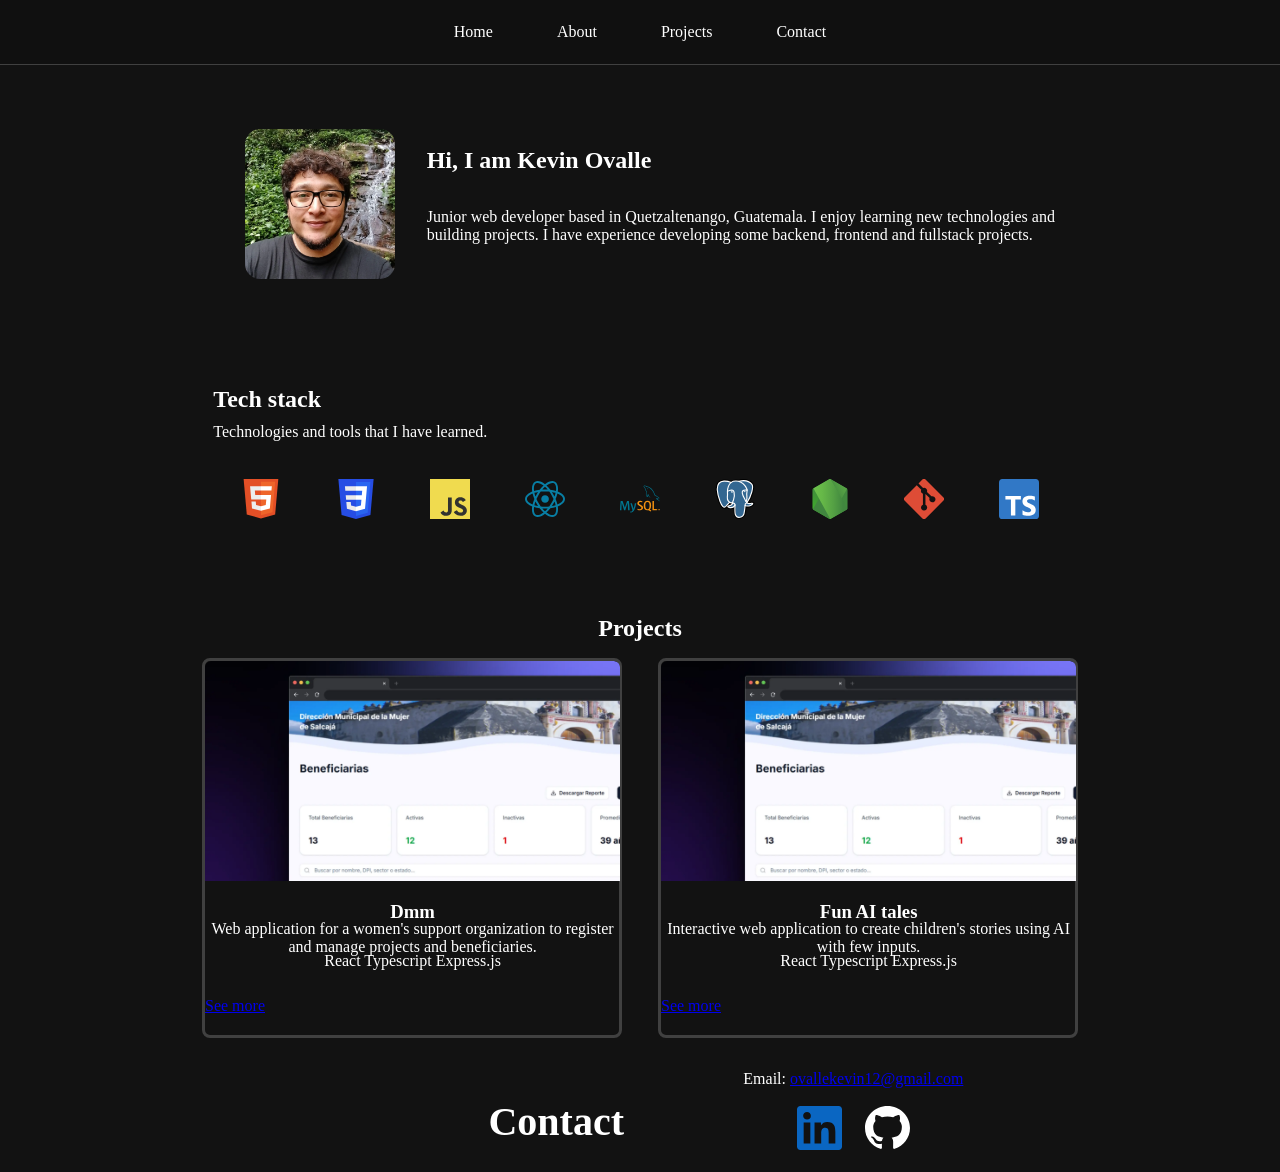
==== index.html @ ff490d8f "Description of the projects" ====
<!DOCTYPE html>
<html lang="en">
    <head>
        <title>Portfolio - K.O.</title>
        <meta charset="UTF-8">
        <meta name="viewport" content="width=device-width,initial-scale=1.0">
        <meta name="description" content="Junior web developer portfolio with frontend and backend projects">
        <meta name="theme-color" content="black">
        <link rel="icon" type="image/jpg" href="public/images/code.svg">
        <!-- <link rel="stylesheet" href="normalize.css"> -->
        <link rel="stylesheet" href="styles.css">
    </head>
    <body>
        <header class="bar">             
            <nav>
                <a href="#home">Home</a>
                <a href="#about-me">About</a>
                <a href="#projects">Projects</a>
                <a href="#contact">Contact</a>
            </nav>
        </header> 
        <hr class="line">
        <main>
            <section id="about-me" class="about">
                <img class="profile" src="/public/images/me.webp" alt="Kevin Ovalle picture" width="1062" height="1267" >
                <h1>Hi, I am Kevin Ovalle</h1>
                <p>Junior web developer based in Quetzaltenango, Guatemala. I enjoy learning new technologies
                and building projects. I have experience developing some backend, frontend and fullstack
                projects.</p>
            </section>
            <article class="tech">
                <h2>Tech stack</h2>
                <p>Technologies and tools that I have learned.</p>
                <div>
                <img class="images-animation" src="/public/images/html5.svg" alt="Html logo" width="100" height="100">
                <img class="images-animation" src="/public/images/css.svg" alt="Css logo" width="100" height="100">
                <img class="images-animation" src="/public/images/javascript.svg" alt="Javascript logo" width="100" height="100">
                <img class="images-animation" src="/public/images/react.svg" alt="React logo" width="100" height="100">
                <img class="images-animation" src="/public/images/mysql.svg" alt="MySQL logo" width="100" height="100">
                <img class="images-animation" src="/public/images/postgresql.svg" alt="PostgreSQL logo" width="100" height="100">
                <img class="images-animation" src="/public/images/nodejs.svg" alt="Nodejs logo" width="100" height="100">
                <img class="images-animation" src="/public/images/git.svg" alt="Git logo" width="100" height="100">
                <img class="images-animation" src="/public/images/typescript.svg" alt="Typescript logo" width="100" height="100">
                </div>
            </article>

            <section id="projects" class="container-projects">
                <h2>Projects</h2>
                <p></p>
                
                <article class="card">
                    <div class="card-image">
                    <img src="public/images/dmm.webp" alt="Screenshot of cuentos website">
                    </div>
                    <h3>Dmm</h3>
                    <p>Web application for a women's support organization to register and manage projects and beneficiaries.</p>
                    <p><span>React</span> <span>Typescript</span> <span>Express.js</span></p>
                    <a href="/dmm.html">See more</a>
                </article>

                <article class="card">
                    <div class="card-image">
                    <img src="public/images/dmm.webp" alt="Screenshot of cuentos website">
                    </div>
                    <h3>Fun AI tales</h3>
                    <p>Interactive web application to create children's stories using AI with few inputs.</p>
                    <p><span>React</span> <span>Typescript</span> <span>Express.js</span></p>
                    <a href="/dmm.html">See more</a>
                </article>

                <!-- <article class="card">
                    <h3>Other project</h3>
                    <p>Description</p>
                    <img src="public/images/dmm.webp" alt="Screenshot of cuentos website" width="420" height="315">
                    <a href="/cuentos">See more</a>
                </article>-->
            </section>

            <section id="contact" class="container-contact">
                <h2>Contact</h2>
                <p>Email: <a href="mailto:ovallekevin12@gmail.com">ovallekevin12@gmail.com</a></p>
                <div>
                    <a href="https://www.linkedin.com/in/kevin-ovalle-l" target="_blank"><img src="/public/images/linkedin.svg" alt="Linkedin logo" width="100" height="100"></a>
                    <a href="https://github.com/Ko-996" target="_blank"><img src="/public/images/github_dark.svg" alt="Github Logo" width="100px" height="100px"></a>
                </div>
            </section>

        </main>
        <footer>

        </footer>
    </body>
</html>
---- styles.css ----
* {
    margin: 0;
    padding: 0;
    box-sizing: border-box;
}
    

body{
    background-color:  #121212 /*#101922*/;
    font-family: 'System-ui';
    color: white;
    min-height: 100vh;
    }

header{
    background-color: #101010;
    display: flex;
    justify-content: center;
    box-sizing: border-box;
    height: 5vw;
}

header nav{
    align-items: center;
    display: flex;
    gap: 1rem;   
}

header a{
        color: white;
        text-decoration: none;
        padding: 1.5rem;
        transition-duration: 0.2s;
        &:hover{
            scale: 1.1;
            text-shadow: 0 0 5px rgb(250, 250, 250);
        }
    }

hr{
    border: none;
    height: 1px;
    background-color: #404040;
}

.profile{
    width: 150px;
    height: 150px;
    border-radius: 10%;
    object-fit: cover;
    transition-duration: 300ms;
    transition-timing-function: steps(60);

    /*border-radius: 50%;
    max-width: 100%;
    box-shadow: 0 0 10px rgb(58, 58, 139);*/
}

.about{
    padding-top: 4rem;
    display: grid;
    grid-template-columns: 1fr 1fr 3fr 1fr;
    grid-template-rows: auto;
}

.about img{
    grid-column: 2 / 3;
    grid-row: 1 / 3;
    justify-self: center;
    align-self: center;
}

.about h1{
    grid-column: 3/4 ;
    align-content: center;
}

.about p{
    margin-top: 1rem;
    grid-column: 3/4;
    font-size: 1rem;
}

@media (width < 1100px){
    .profile{
        width: 125px;
        height: 125px;
    }
}

@media (width < 940px){
    .profile{
        width: 110px;
        height: 110px;
    }
}

@media (width < 750px){
    .profile{
        width: 90px;
        height: 90px;
    }

    .about img{
        grid-column: 2/4;
        grid-row: 1/2;
        place-self: center;
    }

    .about h1{
        grid-column: 2/4;
        grid-row: 2/3;
        place-self: center;
    }
    
    .about p{
        grid-column: 2/4;
        grid-row: 3/4;
        text-align: center;
    }
}

.tech{
    display: grid;
    grid-template-columns: 1fr 1fr 3fr 1fr;
    grid-template-rows: 1fr 1fr 1fr 1fr;
    margin-top: 6rem;
}

.tech h2{
    grid-row: 1/2;
    grid-column: 2/4 ;
    align-content: center;
    
}

.tech p{
    grid-row: 2/3;
    grid-column: 2/4 ; 
}

.tech div{
    margin-top: .5rem;
    grid-row: 3/4;
    grid-column: 2/4;
    display: grid;
    grid-template-columns: repeat(auto-fit, minmax(3rem, 1fr));
    align-items: center;
    justify-items: center;

}

.tech img{
    width: 2.5rem;
    height: 2.5rem;
    margin: 0 0 0 0;
    animation: increase 4s steps(64) infinite;
    
}

@media (width < 750px){
    .tech{
        margin-top: 1rem;
    }

    .tech h2{
        text-align: center;
    }

    .tech p{
        text-align: center;
    }
}

@keyframes increase{
    0%{
        transform: scale(1);
    }
    50%{
        transform: scale(1.1);
    }
    100%{
        transform: scale(1);
    }
}

.images-animation:first-child{
    animation-delay: 0s;
    
}

.images-animation:nth-child(2){
    animation-delay: .5s;
    
}

.images-animation:nth-child(3){
    animation-delay: 1s;
}

.images-animation:nth-child(4){
    animation-delay: 1.5s;
}

.images-animation:nth-child(5){
    animation-delay: 2s;
}

.images-animation:nth-child(6){
    animation-delay: 2.5s;
}

.images-animation:nth-child(7){
    animation-delay: 3s;
}

.images-animation:nth-child(8){
    animation-delay: 3.5s;
}

.images-animation:last-child{
    animation-delay: 4s;
}

.container-projects{
    margin-top: 3rem;
    display: grid;
    grid-template-columns: 1fr repeat(2, minmax(440px, 2fr)) 1fr;
    grid-template-rows: auto;
    row-gap: 1rem;
    gap: 1rem;
}

@media (max-width: 940px){
    .container-projects{
        grid-template-columns: 1fr;
    }
}

.container-projects h2{
    grid-column: 1/-1;
    grid-row: 1/2;
    place-self: center;
}

.card {
    width: 420px;
    height: 380px;
    display: grid;
    place-self: center;
    border: 3px solid #404040;
    border-radius: 8px;
    
}

.card:first-child{
    grid-column: 2/3;
    grid-row: auto; 
}
/*
.card:nth-child(2){
    grid-column: 3/4;
    grid-row: auto;
}*/

.card:last-child{
    grid-column: 3/4;
    grid-row: auto;
}

@media (max-width: 940px){
    .card:first-child{
        grid-column: auto;
    }

    .card:nth-child(2){
        grid-column: auto;
    }

    .card:last-child{
        grid-column: auto;
    }
}

.card h3{
    text-align: center;
}

.card p{
    text-align: center;
    margin-top: -1.5rem;
}

.card strong {
    background-color: rgba(87, 168, 243, 0.6);
    border-radius: 5%;
    color: white;
}

.card-image{
    width: 415.2px;
    height: 220px;
    overflow: hidden;
    place-self: start;
    border-radius: 6px 6px 0 0;
}

.card-image img{
    width: 100%;
    height: 100%;
    object-fit: cover;
    border-radius: 6px 6px 0 0;
    &:hover{
        scale: 1.08;
    }
}

.container-contact{
    margin-top: 2rem;
    display: grid;
    grid-template-columns: 1fr 2fr 2fr 1fr;
    grid-template-rows: auto;
}

.container-contact h2{
    align-self: center;
    justify-self: end;
    margin-right: 1rem;
    grid-column: 2/3;
    grid-row: 1/4;
    font-size: 2.5rem;
}

.container-contact p{
    grid-column: 3/4;
    grid-row: 2/3;
    place-self: center;
}

.container-contact div{
    grid-column: 3/4;
    grid-row: 3/4;
    place-self: center;
}

.container-contact img{
    margin: 1rem 0.5rem 1rem 0.5rem;
    padding: .1rem;
    width: 3em;
    height: 3em;
}
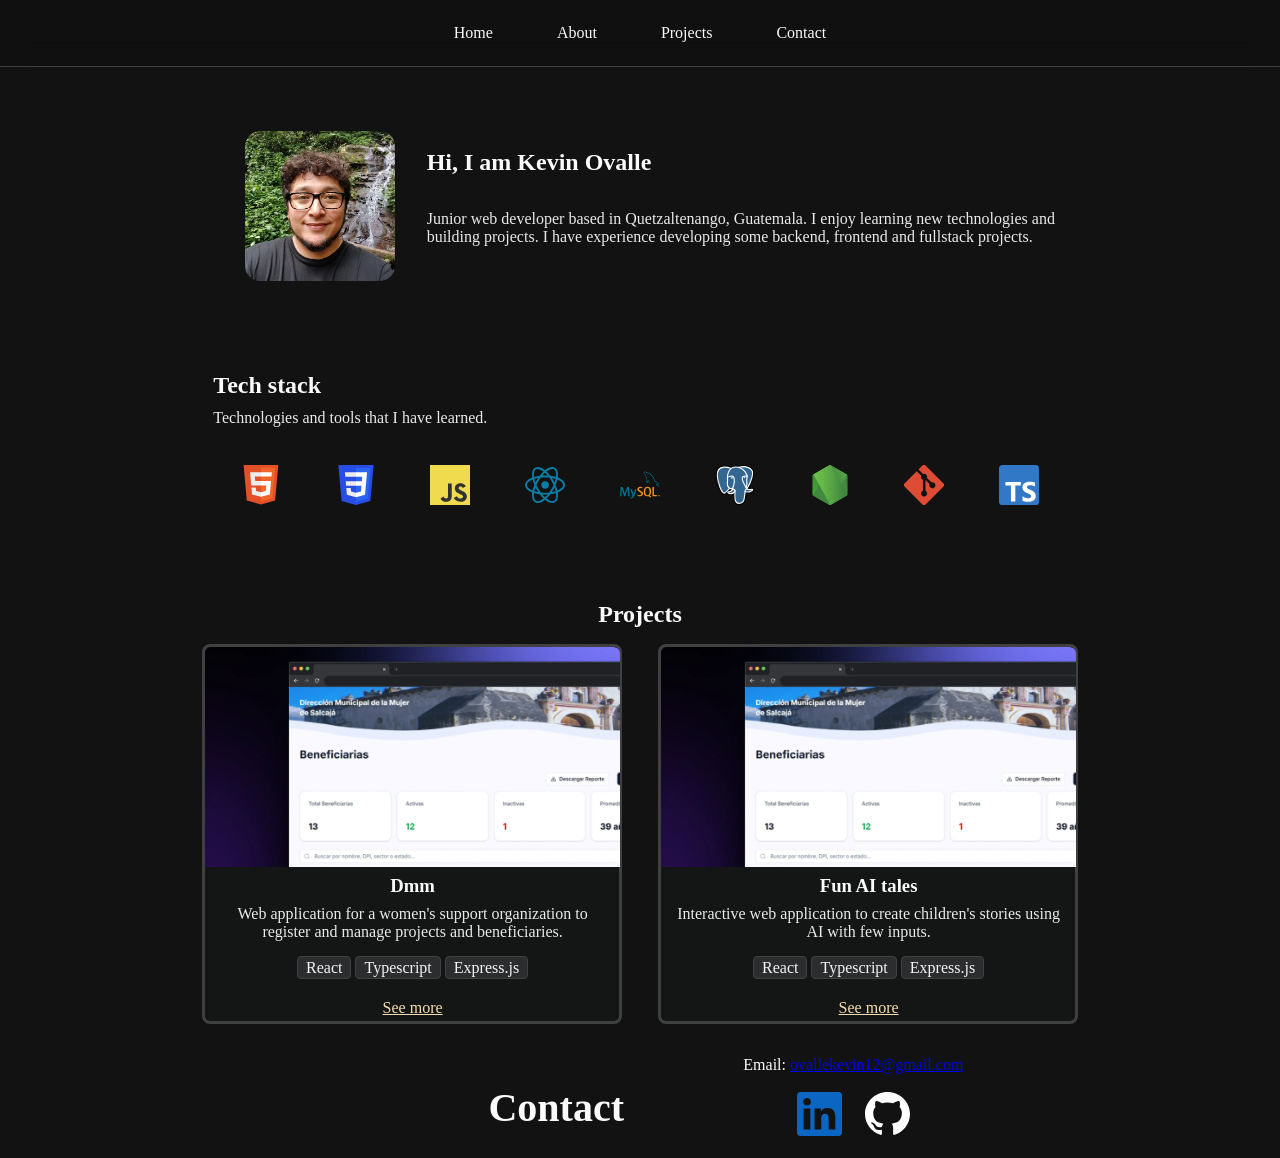
==== commit 00ce63d5: "Card animation updated" ====
--- a/index.html
+++ b/index.html
@@ -21,17 +21,17 @@
         </header> 
         <hr class="line">
         <main>
-            <section id="about-me" class="about">
-                <img class="profile" src="/public/images/me.webp" alt="Kevin Ovalle picture" width="1062" height="1267" >
-                <h1>Hi, I am Kevin Ovalle</h1>
-                <p>Junior web developer based in Quetzaltenango, Guatemala. I enjoy learning new technologies
+            <section id="about-me" class="about reveal">
+                <img class="profile reveal" src="/public/images/me.webp" alt="Kevin Ovalle picture" width="1062" height="1267" >
+                <h1 class="reveal">Hi, I am Kevin Ovalle</h1>
+                <p class="reveal">Junior web developer based in Quetzaltenango, Guatemala. I enjoy learning new technologies
                 and building projects. I have experience developing some backend, frontend and fullstack
                 projects.</p>
             </section>
-            <article class="tech">
+            <article class="tech reveal">
                 <h2>Tech stack</h2>
                 <p>Technologies and tools that I have learned.</p>
-                <div>
+                <div class="reveal">
                 <img class="images-animation" src="/public/images/html5.svg" alt="Html logo" width="100" height="100">
                 <img class="images-animation" src="/public/images/css.svg" alt="Css logo" width="100" height="100">
                 <img class="images-animation" src="/public/images/javascript.svg" alt="Javascript logo" width="100" height="100">
@@ -45,27 +45,27 @@
             </article>
 
             <section id="projects" class="container-projects">
-                <h2>Projects</h2>
+                <h2 class="reveal">Projects</h2>
                 <p></p>
                 
-                <article class="card">
+                <article class="card reveal-left">
                     <div class="card-image">
                     <img src="public/images/dmm.webp" alt="Screenshot of cuentos website">
                     </div>
-                    <h3>Dmm</h3>
-                    <p>Web application for a women's support organization to register and manage projects and beneficiaries.</p>
-                    <p><span>React</span> <span>Typescript</span> <span>Express.js</span></p>
-                    <a href="/dmm.html">See more</a>
+                    <h3 class="reveal-left">Dmm</h3>
+                    <p class="reveal-left">Web application for a women's support organization to register and manage projects and beneficiaries.</p>
+                    <p class="reveal-left"><span>React</span> <span>Typescript</span> <span>Express.js</span></p>
+                    <a class="reveal-left" href="/dmm.html">See more</a>
                 </article>
 
-                <article class="card">
+                <article class="card reveal-right">
                     <div class="card-image">
                     <img src="public/images/dmm.webp" alt="Screenshot of cuentos website">
                     </div>
-                    <h3>Fun AI tales</h3>
-                    <p>Interactive web application to create children's stories using AI with few inputs.</p>
-                    <p><span>React</span> <span>Typescript</span> <span>Express.js</span></p>
-                    <a href="/dmm.html">See more</a>
+                    <h3 class="reveal-right">Fun AI tales</h3>
+                    <p class="reveal-right">Interactive web application to create children's stories using AI with few inputs.</p>
+                    <p class="reveal-right"><span>React</span> <span>Typescript</span> <span>Express.js</span></p>
+                    <a class="reveal-right" href="/dmm.html">See more</a>
                 </article>
 
                 <!-- <article class="card">
@@ -90,4 +90,99 @@
 
         </footer>
     </body>
+    <script>
+        (function() {
+            const revealElements = document.querySelectorAll('.reveal');
+            if (!revealElements.length) return;
+
+            const observer = new IntersectionObserver(
+                (entries) => {
+                    entries.forEach((entry) => {
+                        if (entry.isIntersecting) {
+                            entry.target.classList.add('visible');
+                            observer.unobserve(entry.target);
+                        }
+                    });
+                }, {
+                    threshold: 0.12,
+                    rootMargin: '0px 0px -40px 0px',
+                }
+            );
+
+            revealElements.forEach((el) => observer.observe(el));
+
+            // Revelar elementos visibles al cargar
+            window.addEventListener('load', () => {
+                revealElements.forEach((el) => {
+                    const rect = el.getBoundingClientRect();
+                    if (rect.top < window.innerHeight && rect.bottom > 0) {
+                        el.classList.add('visible');
+                        observer.unobserve(el);
+                    }
+                });
+            });
+        })();
+
+        (function() {
+            const revealElements = document.querySelectorAll('.reveal-left');
+            if (!revealElements.length) return;
+
+            const observer = new IntersectionObserver(
+                (entries) => {
+                    entries.forEach((entry) => {
+                        if (entry.isIntersecting) {
+                            entry.target.classList.add('visible');
+                            observer.unobserve(entry.target);
+                        }
+                    });
+                }, {
+                    threshold: 0.12,
+                    rootMargin: '0px 0px -40px 0px',
+                }
+            );
+
+            revealElements.forEach((el) => observer.observe(el));
+
+            window.addEventListener('load', () => {
+                revealElements.forEach((el) => {
+                    const rect = el.getBoundingClientRect();
+                    if (rect.top < window.innerHeight && rect.bottom > 0) {
+                        el.classList.add('visible');
+                        observer.unobserve(el);
+                    }
+                });
+            });
+        })();
+
+        (function() {
+            const revealElements = document.querySelectorAll('.reveal-right');
+            if (!revealElements.length) return;
+
+            const observer = new IntersectionObserver(
+                (entries) => {
+                    entries.forEach((entry) => {
+                        if (entry.isIntersecting) {
+                            entry.target.classList.add('visible');
+                            observer.unobserve(entry.target);
+                        }
+                    });
+                }, {
+                    threshold: 0.12,
+                    rootMargin: '0px 0px -40px 0px',
+                }
+            );
+
+            revealElements.forEach((el) => observer.observe(el));
+
+            window.addEventListener('load', () => {
+                revealElements.forEach((el) => {
+                    const rect = el.getBoundingClientRect();
+                    if (rect.top < window.innerHeight && rect.bottom > 0) {
+                        el.classList.add('visible');
+                        observer.unobserve(el);
+                    }
+                });
+            });
+        })();
+    </script>
 </html>
--- a/styles.css
+++ b/styles.css
@@ -5,20 +5,33 @@
     box-sizing: border-box;
 }
     
+:root{
+    --primary-color: #121212;
+    --secondary-color: #101010;
+    --primary-dark: #141515; 
+    --secondary-dark: #2b2d2f;
+    --primary-light-color: rgb(250, 250, 250);
+    --secondary-light-color: #eaeaea;
+    --border-color: #404040;
+}
 
 body{
-    background-color:  #121212 /*#101922*/;
+    background-color: var(--primary-color) /*#101922*/;
     font-family: 'System-ui';
-    color: white;
+    color: var(--primary-light-color);
     min-height: 100vh;
     }
 
 header{
-    background-color: #101010;
     display: flex;
     justify-content: center;
+    position: sticky;
+    top: 0;
+    z-index: 10;
+    background-color: color-mix(in srgb, var(--secondary-color) 78%, transparent);
+    backdrop-filter: blur(14px); 
     box-sizing: border-box;
-    height: 5vw;
+    min-height: 5vw;
 }
 
 header nav{
@@ -28,20 +41,20 @@
 }
 
 header a{
-        color: white;
+        color: var(--primary-light-color);
         text-decoration: none;
         padding: 1.5rem;
         transition-duration: 0.2s;
         &:hover{
             scale: 1.1;
-            text-shadow: 0 0 5px rgb(250, 250, 250);
+            text-shadow: 0 0 5px var(--primary-light-color);
         }
     }
 
 hr{
     border: none;
     height: 1px;
-    background-color: #404040;
+    background-color: var(--border-color);
 }
 
 .profile{
@@ -57,6 +70,42 @@
     box-shadow: 0 0 10px rgb(58, 58, 139);*/
 }
 
+.reveal {
+    opacity: 0;
+    transform: translateY(30px);
+    transition: opacity 800ms ease-in-out,
+        transform 800ms ease-in-out;
+}
+
+.reveal.visible {
+    opacity: 1;
+    transform: translateY(0);
+}
+
+.reveal-left {
+    opacity: 0;
+    transform: translateX(-30px);
+    transition: opacity 800ms ease-in-out,
+        transform 800ms ease-in-out;
+}
+
+.reveal-left.visible {
+    opacity: 1;
+    transform: translateX(0);
+}
+
+.reveal-right {
+    opacity: 0;
+    transform: translateX(30px);
+    transition: opacity 800ms ease-in-out,
+        transform 800ms ease-in-out;
+}
+
+.reveal-right.visible {
+    opacity: 1;
+    transform: translateX(0);
+}
+
 .about{
     padding-top: 4rem;
     display: grid;
@@ -80,6 +129,7 @@
     margin-top: 1rem;
     grid-column: 3/4;
     font-size: 1rem;
+    color: var(--secondary-light-color);
 }
 
 @media (width < 1100px){
@@ -112,6 +162,7 @@
         grid-column: 2/4;
         grid-row: 2/3;
         place-self: center;
+        text-align: center;
     }
     
     .about p{
@@ -125,7 +176,7 @@
     display: grid;
     grid-template-columns: 1fr 1fr 3fr 1fr;
     grid-template-rows: 1fr 1fr 1fr 1fr;
-    margin-top: 6rem;
+    margin-top: 5rem;
 }
 
 .tech h2{
@@ -138,6 +189,7 @@
 .tech p{
     grid-row: 2/3;
     grid-column: 2/4 ; 
+    color: var(--secondary-light-color);
 }
 
 .tech div{
@@ -159,9 +211,15 @@
     
 }
 
+@media (width < 940px){
+    .tech div{
+        margin-top: 0rem;
+    }
+}
+
 @media (width < 750px){
     .tech{
-        margin-top: 1rem;
+        margin-top: 2rem;
     }
 
     .tech h2{
@@ -170,6 +228,11 @@
 
     .tech p{
         text-align: center;
+    }
+
+    .tech div{
+        margin-top: 0rem;
+        gap: .5rem .1rem;
     }
 }
 
@@ -234,6 +297,7 @@
 
 @media (max-width: 940px){
     .container-projects{
+        margin-top: 0rem;
         grid-template-columns: 1fr;
     }
 }
@@ -249,9 +313,15 @@
     height: 380px;
     display: grid;
     place-self: center;
-    border: 3px solid #404040;
+    border: 3px solid var(--border-color);
     border-radius: 8px;
-    
+    background-color: var(--primary-dark);
+    transition: transform 800ms ease, box-shadow 300ms ease, border-color 300ms ease;
+}
+
+.card:hover {
+  transform: translateY(-8px);
+  border-color: rgba(255, 255, 255, 0.35);
 }
 
 .card:first-child{
@@ -284,18 +354,23 @@
 }
 
 .card h3{
+    margin-top: 0rem;
     text-align: center;
 }
 
 .card p{
     text-align: center;
-    margin-top: -1.5rem;
-}
-
-.card strong {
-    background-color: rgba(87, 168, 243, 0.6);
-    border-radius: 5%;
-    color: white;
+    margin: 0rem .5rem .5rem .5rem;
+    color: var(--secondary-light-color);
+}
+
+.card span{
+    display: inline-block;
+    padding: .1rem .5rem;
+    background-color: var(--secondary-dark);
+    border: 1px solid var(--border-color);
+    border-radius: 4px;
+    color: whitesmoke;
 }
 
 .card-image{
@@ -311,8 +386,19 @@
     height: 100%;
     object-fit: cover;
     border-radius: 6px 6px 0 0;
+    transition-duration: 600ms;
+    transition-timing-function: ease;
     &:hover{
         scale: 1.08;
+    }
+}
+
+.card a{
+    place-self: center;
+    color: wheat;
+    gap: rem;
+    &:hover{
+        color: whitesmoke;
     }
 }
 
@@ -351,4 +437,3 @@
     height: 3em;
 }
 
-
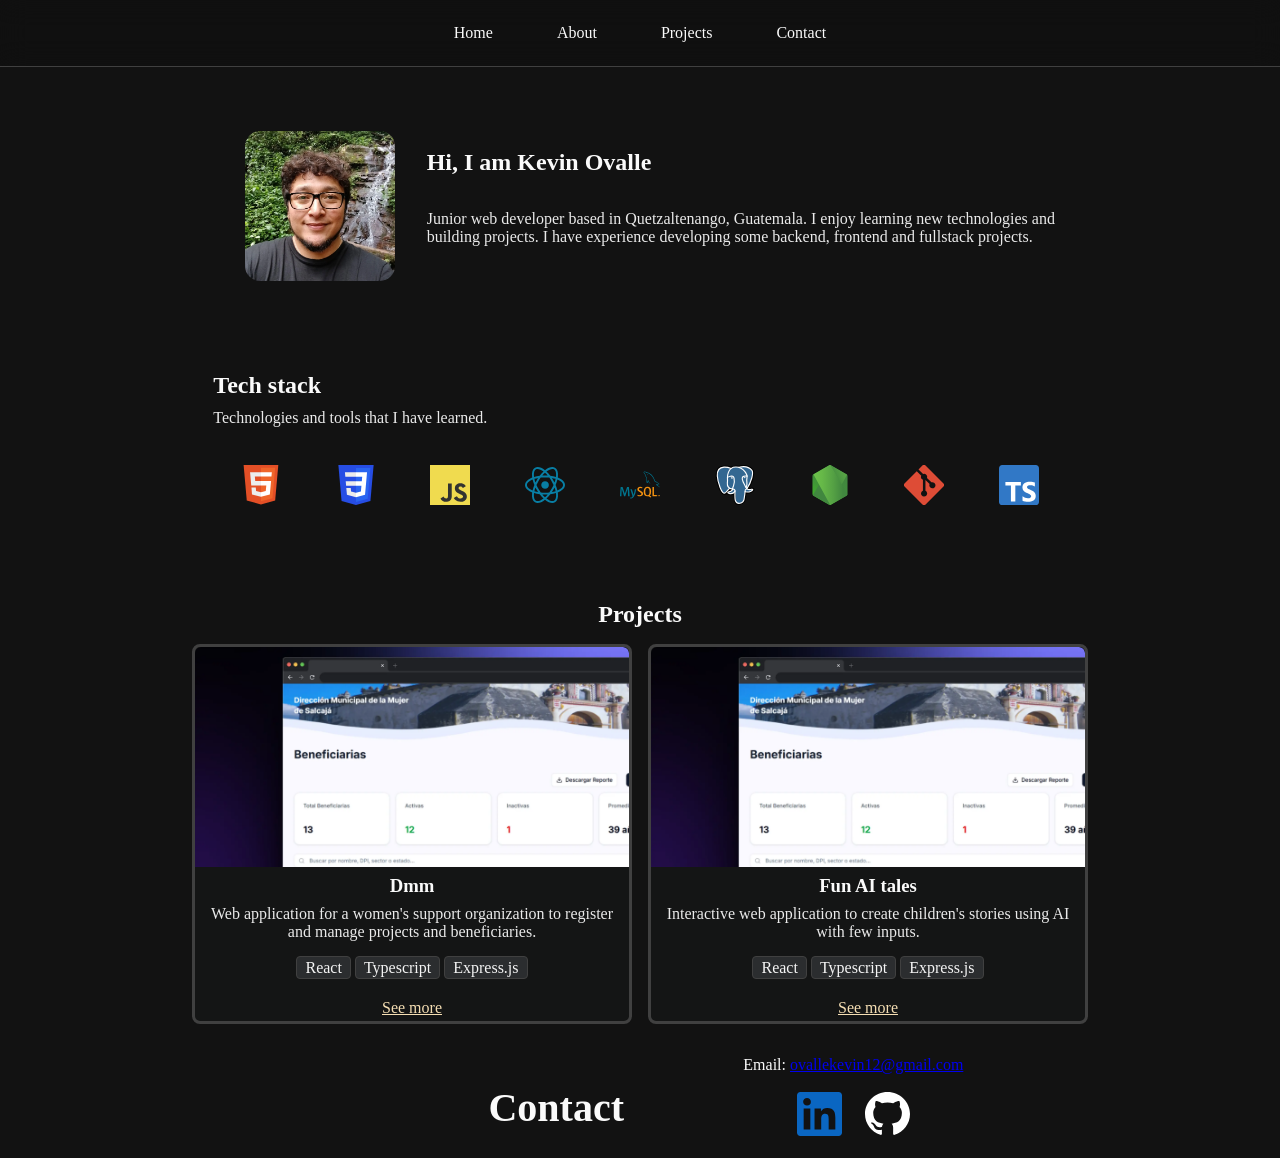
==== commit 8d9dbeed: "Card size updated" ====
--- a/index.html
+++ b/index.html
@@ -9,6 +9,7 @@
         <link rel="icon" type="image/jpg" href="public/images/code.svg">
         <!-- <link rel="stylesheet" href="normalize.css"> -->
         <link rel="stylesheet" href="styles.css">
+        <script src="main.js" defer></script>
     </head>
     <body>
         <header class="bar">             
@@ -90,99 +91,4 @@
 
         </footer>
     </body>
-    <script>
-        (function() {
-            const revealElements = document.querySelectorAll('.reveal');
-            if (!revealElements.length) return;
-
-            const observer = new IntersectionObserver(
-                (entries) => {
-                    entries.forEach((entry) => {
-                        if (entry.isIntersecting) {
-                            entry.target.classList.add('visible');
-                            observer.unobserve(entry.target);
-                        }
-                    });
-                }, {
-                    threshold: 0.12,
-                    rootMargin: '0px 0px -40px 0px',
-                }
-            );
-
-            revealElements.forEach((el) => observer.observe(el));
-
-            // Revelar elementos visibles al cargar
-            window.addEventListener('load', () => {
-                revealElements.forEach((el) => {
-                    const rect = el.getBoundingClientRect();
-                    if (rect.top < window.innerHeight && rect.bottom > 0) {
-                        el.classList.add('visible');
-                        observer.unobserve(el);
-                    }
-                });
-            });
-        })();
-
-        (function() {
-            const revealElements = document.querySelectorAll('.reveal-left');
-            if (!revealElements.length) return;
-
-            const observer = new IntersectionObserver(
-                (entries) => {
-                    entries.forEach((entry) => {
-                        if (entry.isIntersecting) {
-                            entry.target.classList.add('visible');
-                            observer.unobserve(entry.target);
-                        }
-                    });
-                }, {
-                    threshold: 0.12,
-                    rootMargin: '0px 0px -40px 0px',
-                }
-            );
-
-            revealElements.forEach((el) => observer.observe(el));
-
-            window.addEventListener('load', () => {
-                revealElements.forEach((el) => {
-                    const rect = el.getBoundingClientRect();
-                    if (rect.top < window.innerHeight && rect.bottom > 0) {
-                        el.classList.add('visible');
-                        observer.unobserve(el);
-                    }
-                });
-            });
-        })();
-
-        (function() {
-            const revealElements = document.querySelectorAll('.reveal-right');
-            if (!revealElements.length) return;
-
-            const observer = new IntersectionObserver(
-                (entries) => {
-                    entries.forEach((entry) => {
-                        if (entry.isIntersecting) {
-                            entry.target.classList.add('visible');
-                            observer.unobserve(entry.target);
-                        }
-                    });
-                }, {
-                    threshold: 0.12,
-                    rootMargin: '0px 0px -40px 0px',
-                }
-            );
-
-            revealElements.forEach((el) => observer.observe(el));
-
-            window.addEventListener('load', () => {
-                revealElements.forEach((el) => {
-                    const rect = el.getBoundingClientRect();
-                    if (rect.top < window.innerHeight && rect.bottom > 0) {
-                        el.classList.add('visible');
-                        observer.unobserve(el);
-                    }
-                });
-            });
-        })();
-    </script>
 </html>
--- a/styles.css
+++ b/styles.css
@@ -27,11 +27,13 @@
     justify-content: center;
     position: sticky;
     top: 0;
-    z-index: 10;
+    width: 100%;
+    z-index: 100;
     background-color: color-mix(in srgb, var(--secondary-color) 78%, transparent);
     backdrop-filter: blur(14px); 
     box-sizing: border-box;
-    min-height: 5vw;
+    height: 100%;
+    min-height: 64px;
 }
 
 header nav{
@@ -51,6 +53,23 @@
         }
     }
 
+@media (max-width: 768px) {
+    header {
+        min-height: 64px;
+    }
+
+    header nav {
+        gap: 0.25rem;
+        flex-wrap: wrap;
+        justify-content: center;
+    }
+
+    header a {
+        padding: 0.7rem 0.8rem;
+        font-size: 0.95rem;
+    }
+}
+
 hr{
     border: none;
     height: 1px;
@@ -295,13 +314,6 @@
     gap: 1rem;
 }
 
-@media (max-width: 940px){
-    .container-projects{
-        margin-top: 0rem;
-        grid-template-columns: 1fr;
-    }
-}
-
 .container-projects h2{
     grid-column: 1/-1;
     grid-row: 1/2;
@@ -309,7 +321,7 @@
 }
 
 .card {
-    width: 420px;
+    width: 100%;
     height: 380px;
     display: grid;
     place-self: center;
@@ -339,7 +351,18 @@
     grid-row: auto;
 }
 
-@media (max-width: 940px){
+@media (max-width: 768px){
+    .container-projects {
+        margin-top: 0rem;
+        grid-template-columns: 1fr;
+        gap: 0.8rem;
+    }
+
+    .card {
+        width: 100%;
+        max-width: 330px;
+    }
+    
     .card:first-child{
         grid-column: auto;
     }
@@ -374,7 +397,7 @@
 }
 
 .card-image{
-    width: 415.2px;
+    width: 100%;
     height: 220px;
     overflow: hidden;
     place-self: start;
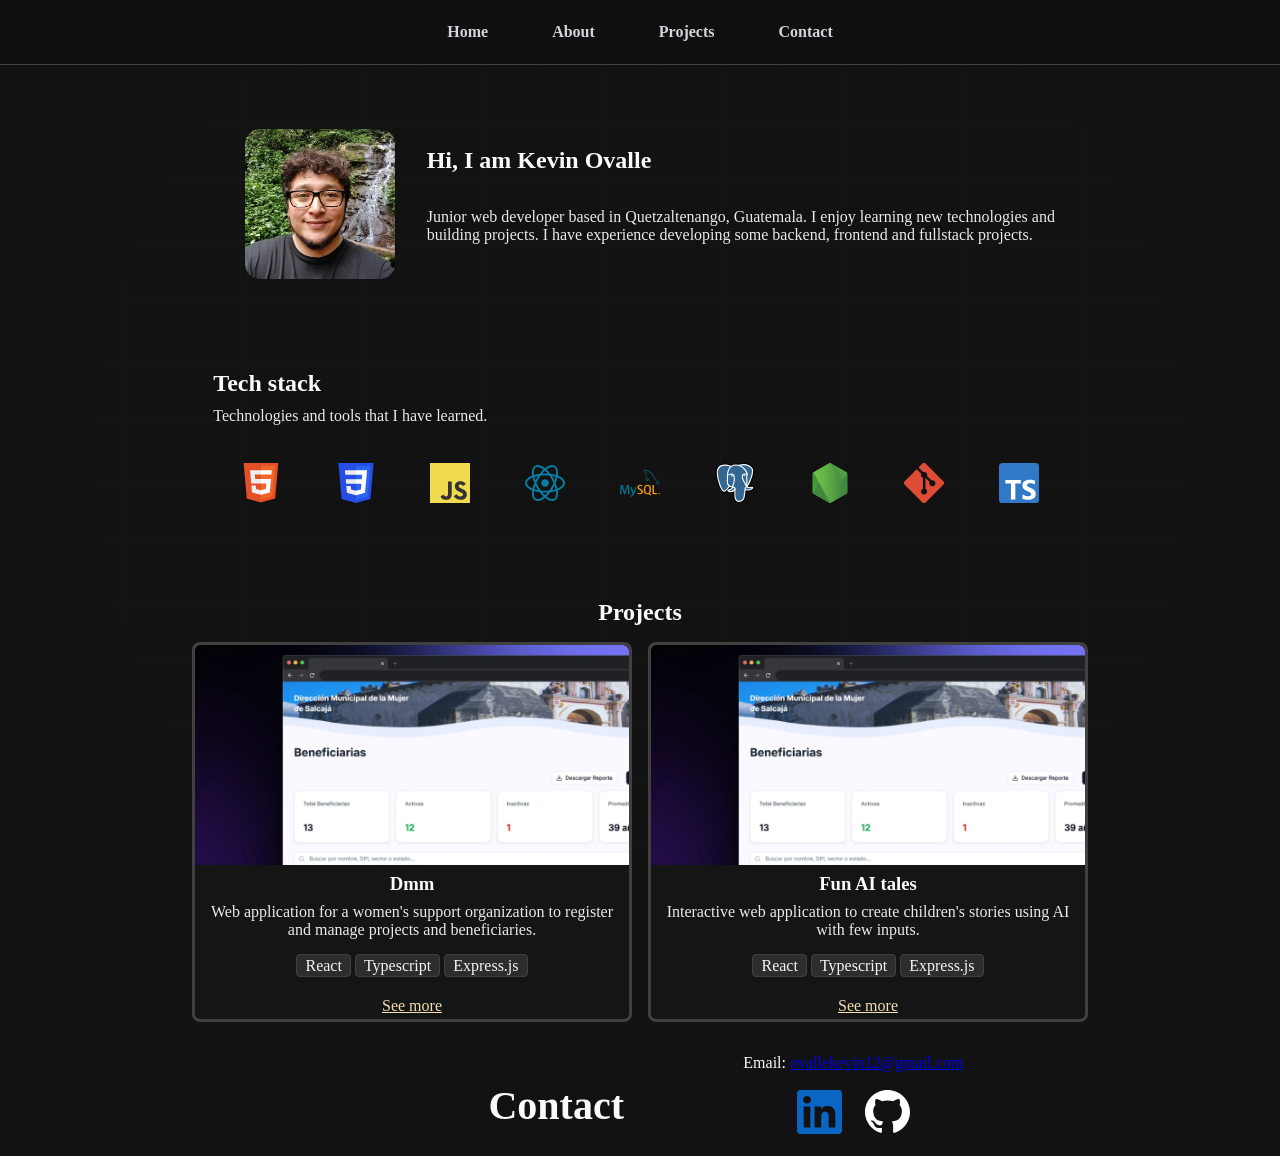
==== commit 684833e7: "Background and navbar updated" ====
--- a/index.html
+++ b/index.html
@@ -12,6 +12,7 @@
         <script src="main.js" defer></script>
     </head>
     <body>
+        <div class="particles-bg" id="particlesBg" aria-hidden="true"></div>
         <header class="bar">             
             <nav>
                 <a href="#home">Home</a>
--- a/styles.css
+++ b/styles.css
@@ -13,6 +13,11 @@
     --primary-light-color: rgb(250, 250, 250);
     --secondary-light-color: #eaeaea;
     --border-color: #404040;
+    --primary-text: #d4d4dc;
+}
+
+html {
+    overflow-x: hidden;
 }
 
 body{
@@ -22,41 +27,102 @@
     min-height: 100vh;
     }
 
+main{
+    overflow-x: hidden;
+}
+
+.particles-bg {
+    position: fixed;
+    top: 0;
+    left: 0;
+    width: 100%;
+    height: 100%;
+    pointer-events: none;
+    z-index: 0;
+    overflow: hidden;
+}
+
+.particle {
+    position: absolute;
+    border-radius: 50%;
+    background: rgba(255, 255, 255, 0.03);
+    box-shadow: 0 0 8px rgba(255, 255, 255, 0.12);
+    animation: floatUp linear infinite;
+}
+
+@keyframes floatUp {
+    0% {
+        transform: translateY(105vh) scale(0);
+        opacity: 0;
+    }
+    10% {
+        opacity: 1;
+    }
+    80% {
+        opacity: 0.6;
+    }
+    100% {
+        transform: translateY(-10vh) scale(1.2);
+        opacity: 0;
+    }
+}
+
+body::before {
+    content: '';
+    position: fixed;
+    top: 0;
+    left: 0;
+    width: 100%;
+    height: 100%;
+    pointer-events: none;
+    z-index: -10;
+    background-image:
+        linear-gradient(rgba(255, 255, 255, 0.015) 1px, transparent 1px),
+        linear-gradient(90deg, rgba(255, 255, 255, 0.015) 1px, transparent 1px);
+    background-size: 60px 60px;
+    mask-image: radial-gradient(circle, black 70%, transparent 30%);
+    -webkit-mask-image: radial-gradient(circle, black 70%, transparent 30%);
+    /*mask-image: radial-gradient(ellipse 70% 70% at 50% 30%, black 30%, transparent 70%);
+    -webkit-mask-image: radial-gradient(ellipse 70% 70% at 50% 30%, black 30%, transparent 70%); */
+}
+
 header{
     display: flex;
     justify-content: center;
+    align-items: center;
     position: sticky;
     top: 0;
     width: 100%;
     z-index: 100;
     background-color: color-mix(in srgb, var(--secondary-color) 78%, transparent);
+    min-height: 64px;
     backdrop-filter: blur(14px); 
     box-sizing: border-box;
-    height: 100%;
-    min-height: 64px;
+    
 }
 
 header nav{
+    display: flex;
     align-items: center;
-    display: flex;
     gap: 1rem;   
 }
 
 header a{
-        color: var(--primary-light-color);
-        text-decoration: none;
-        padding: 1.5rem;
-        transition-duration: 0.2s;
-        &:hover{
-            scale: 1.1;
-            text-shadow: 0 0 5px var(--primary-light-color);
-        }
-    }
+    color: var(--primary-text);
+    font-weight: bolder;
+    border-radius: 40px;
+    text-decoration: none;
+    padding: 0.7rem 1.5rem;
+    transition-duration: 0.2s;
+    &:hover{
+        color: #ffffff;
+        background: rgba(255, 255, 255, 0.06);
+        text-shadow: 0 0 20px rgba(255, 255, 255, 0.4);
+        transform: translateY(-1px);
+    }
+}
 
 @media (max-width: 768px) {
-    header {
-        min-height: 64px;
-    }
 
     header nav {
         gap: 0.25rem;
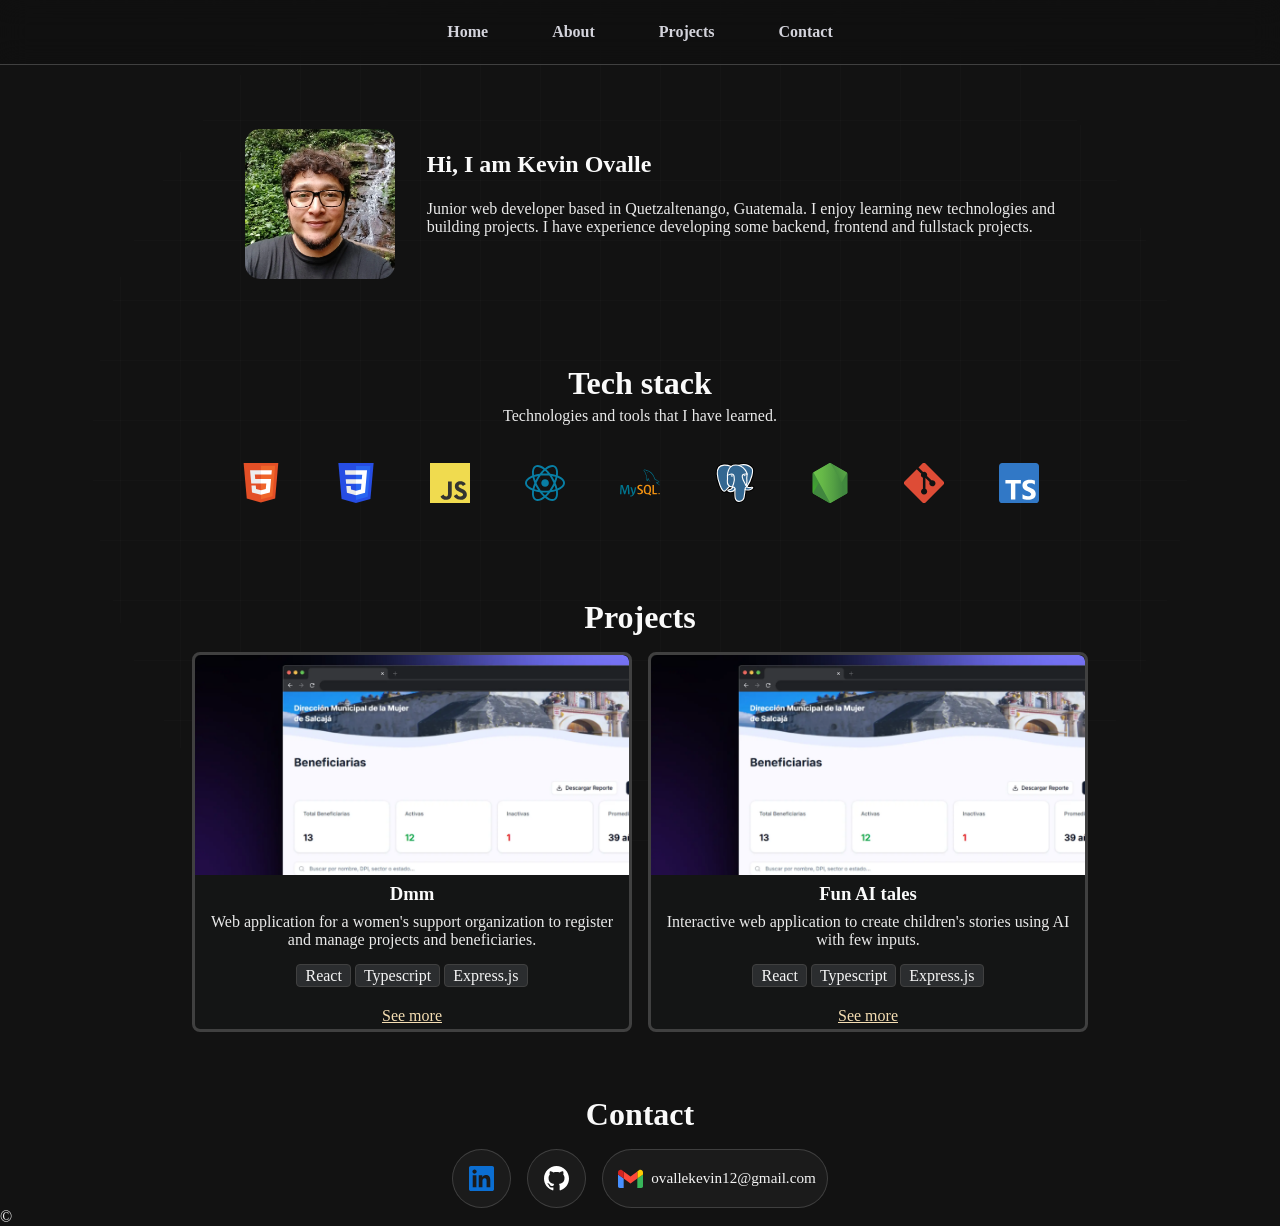
==== commit 50407d1c: "Contact section updated" ====
--- a/index.html
+++ b/index.html
@@ -80,16 +80,24 @@
 
             <section id="contact" class="container-contact">
                 <h2>Contact</h2>
-                <p>Email: <a href="mailto:ovallekevin12@gmail.com">ovallekevin12@gmail.com</a></p>
-                <div>
-                    <a href="https://www.linkedin.com/in/kevin-ovalle-l" target="_blank"><img src="/public/images/linkedin.svg" alt="Linkedin logo" width="100" height="100"></a>
-                    <a href="https://github.com/Ko-996" target="_blank"><img src="/public/images/github_dark.svg" alt="Github Logo" width="100px" height="100px"></a>
+                <div class="contact-links">
+                    <a class="contact-link" href="https://www.linkedin.com/in/kevin-ovalle-l" target="_blank" rel="noopener noreferrer" aria-label="Visitar LinkedIn">
+                        <img src="/public/images/linkedin.svg" alt="Linkedin logo">
+                    </a>
+                    <a class="contact-link" href="https://github.com/Ko-996" target="_blank" rel="noopener noreferrer" aria-label="Visitar GitHub">
+                        <img src="/public/images/github_dark.svg" alt="Github logo">
+                    </a>
+                    <a class="contact-link" href="https://mail.google.com/mail/?view=cm&fs=1&to=ovallekevin12@gmail.com" target="_blank" rel="noopener noreferrer">
+                        <img src="/public/images/gmail.svg" alt="Gmail logo">
+                        <span>ovallekevin12@gmail.com</span>
+                    </a>
                 </div>
             </section>
 
         </main>
         <footer>
-
+            <p>&copy;</p>
+            <p></p>
         </footer>
     </body>
 </html>
--- a/styles.css
+++ b/styles.css
@@ -211,7 +211,7 @@
 }
 
 .about p{
-    margin-top: 1rem;
+    margin-top: 0rem;
     grid-column: 3/4;
     font-size: 1rem;
     color: var(--secondary-light-color);
@@ -251,6 +251,7 @@
     }
     
     .about p{
+        margin-top: 1rem;
         grid-column: 2/4;
         grid-row: 3/4;
         text-align: center;
@@ -268,13 +269,15 @@
     grid-row: 1/2;
     grid-column: 2/4 ;
     align-content: center;
-    
+    place-self: center;
+    font-size: 2rem;
 }
 
 .tech p{
     grid-row: 2/3;
     grid-column: 2/4 ; 
     color: var(--secondary-light-color);
+    text-align: center;
 }
 
 .tech div{
@@ -384,6 +387,7 @@
     grid-column: 1/-1;
     grid-row: 1/2;
     place-self: center;
+    font-size: 2rem;
 }
 
 .card {
@@ -492,37 +496,61 @@
 }
 
 .container-contact{
-    margin-top: 2rem;
-    display: grid;
-    grid-template-columns: 1fr 2fr 2fr 1fr;
-    grid-template-rows: auto;
+    margin-top: 4rem;
+    display: flex;
+    flex-direction: column;
+    align-items: center;
 }
 
 .container-contact h2{
     align-self: center;
     justify-self: end;
-    margin-right: 1rem;
-    grid-column: 2/3;
-    grid-row: 1/4;
-    font-size: 2.5rem;
+    font-size: 2rem;
 }
 
 .container-contact p{
-    grid-column: 3/4;
-    grid-row: 2/3;
     place-self: center;
 }
 
-.container-contact div{
-    grid-column: 3/4;
-    grid-row: 3/4;
-    place-self: center;
-}
-
-.container-contact img{
-    margin: 1rem 0.5rem 1rem 0.5rem;
+.contact-links {
+    display: flex;
+    gap: 1rem;
+    margin-top: 1rem;
+    justify-content: center;
+    justify-items: center;
+}
+
+.contact-link {
+    display: inline-flex;
+    align-items: center;
+    justify-content: center;
+    gap: 0.2rem;
+    padding: 0.2rem 0.7rem;
+    border: 1px solid rgba(255, 255, 255, 0.16);
+    border-radius: 999px;
+    background: rgba(255, 255, 255, 0.04);
+    color: #f5f5f5;
+    text-decoration: none;
+    transition: all 0.25s ease;
+    box-shadow: 0 0 0 rgba(255, 255, 255, 0);
+}
+
+.contact-link:hover {
+    transform: translateY(-3px) scale(1.04);
+    border-color: rgba(255, 255, 255, 0.35);
+    background: rgba(255, 255, 255, 0.08);
+    box-shadow: 0 10px 24px rgba(0, 0, 0, 0.25);
+}
+
+.contact-link img {
+    margin: .7rem 0.2rem .7rem 0.2rem;
     padding: .1rem;
-    width: 3em;
-    height: 3em;
-}
-
+    width: 28px;
+    height: 28px;
+    object-fit: contain;
+    filter: brightness(1.08);
+}
+
+.contact-link span {
+    font-size: 0.95rem;
+}
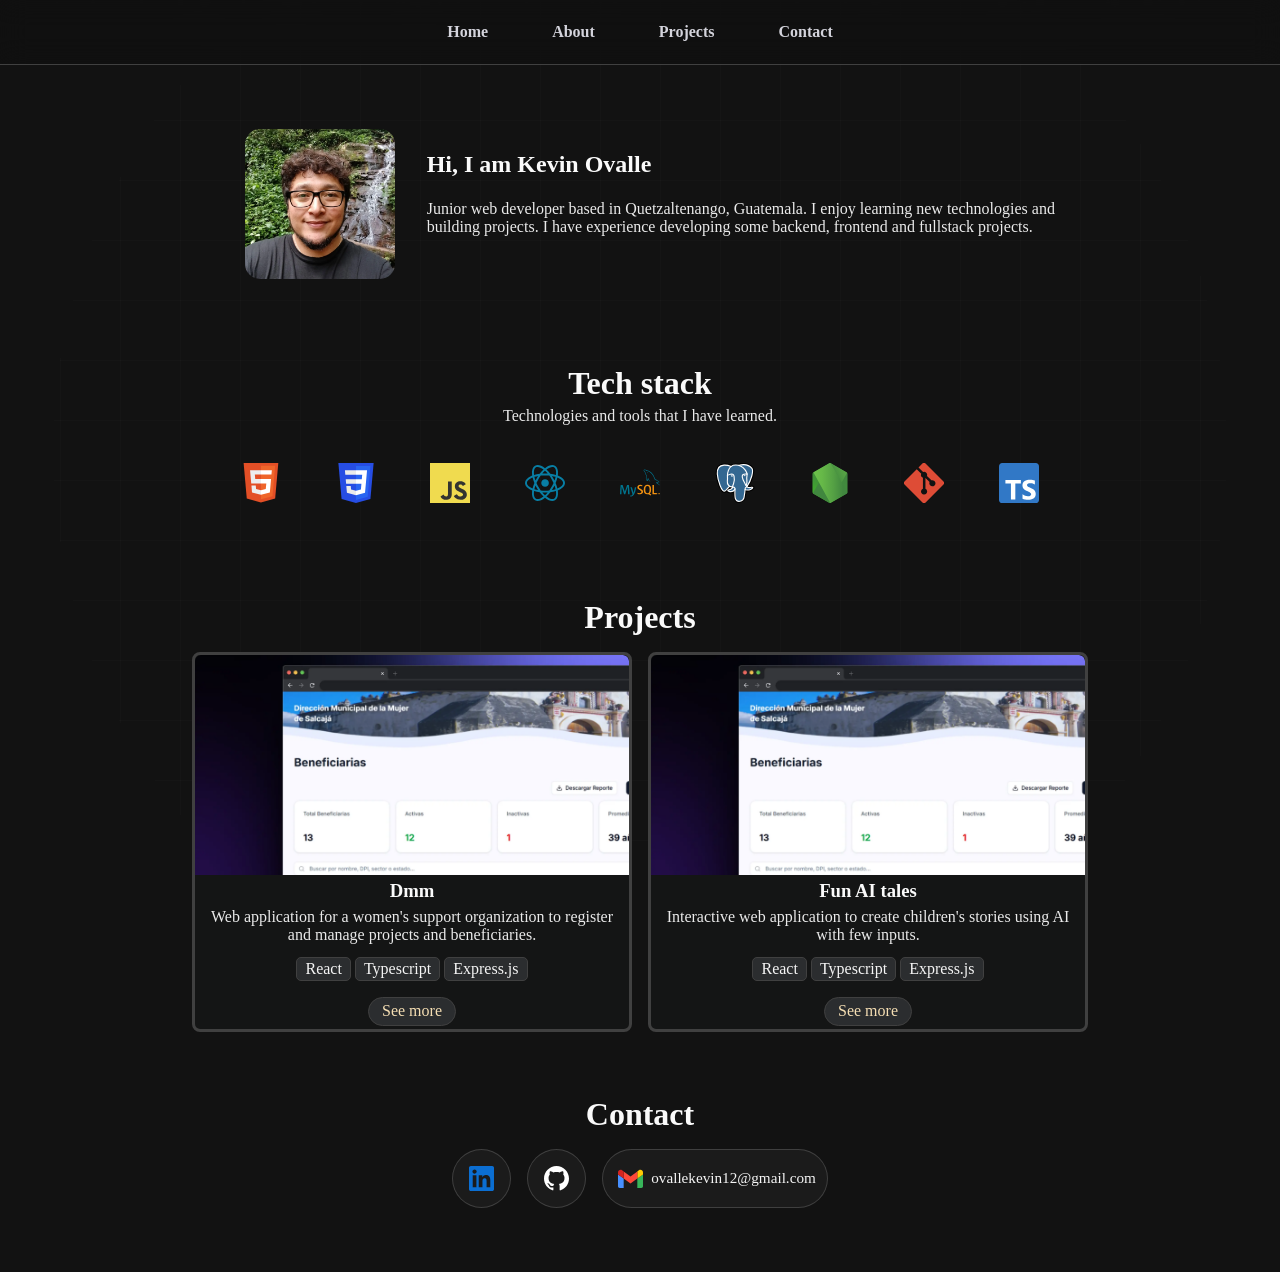
==== commit 1f0731de: "Animation for contact section" ====
--- a/index.html
+++ b/index.html
@@ -67,7 +67,7 @@
                     <h3 class="reveal-right">Fun AI tales</h3>
                     <p class="reveal-right">Interactive web application to create children's stories using AI with few inputs.</p>
                     <p class="reveal-right"><span>React</span> <span>Typescript</span> <span>Express.js</span></p>
-                    <a class="reveal-right" href="/dmm.html">See more</a>
+                    <a class="card-link reveal-right" href="/dmm.html">See more</a>
                 </article>
 
                 <!-- <article class="card">
@@ -79,15 +79,15 @@
             </section>
 
             <section id="contact" class="container-contact">
-                <h2>Contact</h2>
+                <h2 class="reveal">Contact</h2>
                 <div class="contact-links">
-                    <a class="contact-link" href="https://www.linkedin.com/in/kevin-ovalle-l" target="_blank" rel="noopener noreferrer" aria-label="Visitar LinkedIn">
+                    <a class="contact-link reveal reveal-delay-1" href="https://www.linkedin.com/in/kevin-ovalle-l" target="_blank" rel="noopener noreferrer" aria-label="Visitar LinkedIn">
                         <img src="/public/images/linkedin.svg" alt="Linkedin logo">
                     </a>
-                    <a class="contact-link" href="https://github.com/Ko-996" target="_blank" rel="noopener noreferrer" aria-label="Visitar GitHub">
+                    <a class="contact-link reveal reveal-delay-2" href="https://github.com/Ko-996" target="_blank" rel="noopener noreferrer" aria-label="Visitar GitHub">
                         <img src="/public/images/github_dark.svg" alt="Github logo">
                     </a>
-                    <a class="contact-link" href="https://mail.google.com/mail/?view=cm&fs=1&to=ovallekevin12@gmail.com" target="_blank" rel="noopener noreferrer">
+                    <a class="contact-link reveal reveal-delay-3" href="https://mail.google.com/mail/?view=cm&fs=1&to=ovallekevin12@gmail.com" target="_blank" rel="noopener noreferrer">
                         <img src="/public/images/gmail.svg" alt="Gmail logo">
                         <span>ovallekevin12@gmail.com</span>
                     </a>
@@ -96,8 +96,7 @@
 
         </main>
         <footer>
-            <p>&copy;</p>
-            <p></p>
+
         </footer>
     </body>
 </html>
--- a/styles.css
+++ b/styles.css
@@ -80,8 +80,8 @@
         linear-gradient(rgba(255, 255, 255, 0.015) 1px, transparent 1px),
         linear-gradient(90deg, rgba(255, 255, 255, 0.015) 1px, transparent 1px);
     background-size: 60px 60px;
-    mask-image: radial-gradient(circle, black 70%, transparent 30%);
-    -webkit-mask-image: radial-gradient(circle, black 70%, transparent 30%);
+    mask-image: radial-gradient(circle, black 75%, transparent 25%);
+    -webkit-mask-image: radial-gradient(circle, black 75%, transparent 25%);
     /*mask-image: radial-gradient(ellipse 70% 70% at 50% 30%, black 30%, transparent 70%);
     -webkit-mask-image: radial-gradient(ellipse 70% 70% at 50% 30%, black 30%, transparent 70%); */
 }
@@ -167,6 +167,18 @@
     transform: translateY(0);
 }
 
+.reveal.reveal-delay-1{
+    transition-delay: 0.2s;
+}
+
+.reveal.reveal-delay-2{
+    transition-delay: 0.4s;
+}
+
+.reveal.reveal-delay-3{
+    transition-delay: 0.6s;
+}
+
 .reveal-left {
     opacity: 0;
     transform: translateX(-30px);
@@ -190,6 +202,8 @@
     opacity: 1;
     transform: translateX(0);
 }
+
+
 
 .about{
     padding-top: 4rem;
@@ -462,7 +476,7 @@
     padding: .1rem .5rem;
     background-color: var(--secondary-dark);
     border: 1px solid var(--border-color);
-    border-radius: 4px;
+    border-radius: 5px;
     color: whitesmoke;
 }
 
@@ -487,6 +501,11 @@
 }
 
 .card a{
+    background-color: var(--secondary-dark);
+    border: 1px solid var(--border-color);
+    border-radius: 999px;
+    text-decoration: none;
+    padding: .3rem .8rem;
     place-self: center;
     color: wheat;
     gap: rem;
@@ -495,11 +514,16 @@
     }
 }
 
+.card a.card-link{
+/*  TO DO */
+}
+
 .container-contact{
     margin-top: 4rem;
     display: flex;
     flex-direction: column;
     align-items: center;
+    margin-bottom: 4rem;
 }
 
 .container-contact h2{
@@ -553,4 +577,16 @@
 
 .contact-link span {
     font-size: 0.95rem;
-}+}
+
+@media(max-width: 768px){
+    .container-contact{
+        margin-bottom: 3rem;
+    }
+
+    .contact-link img{
+        margin: .5rem 0.0rem .5rem 0.0rem;
+        width: 18px;
+        height: 18px;
+    }
+}
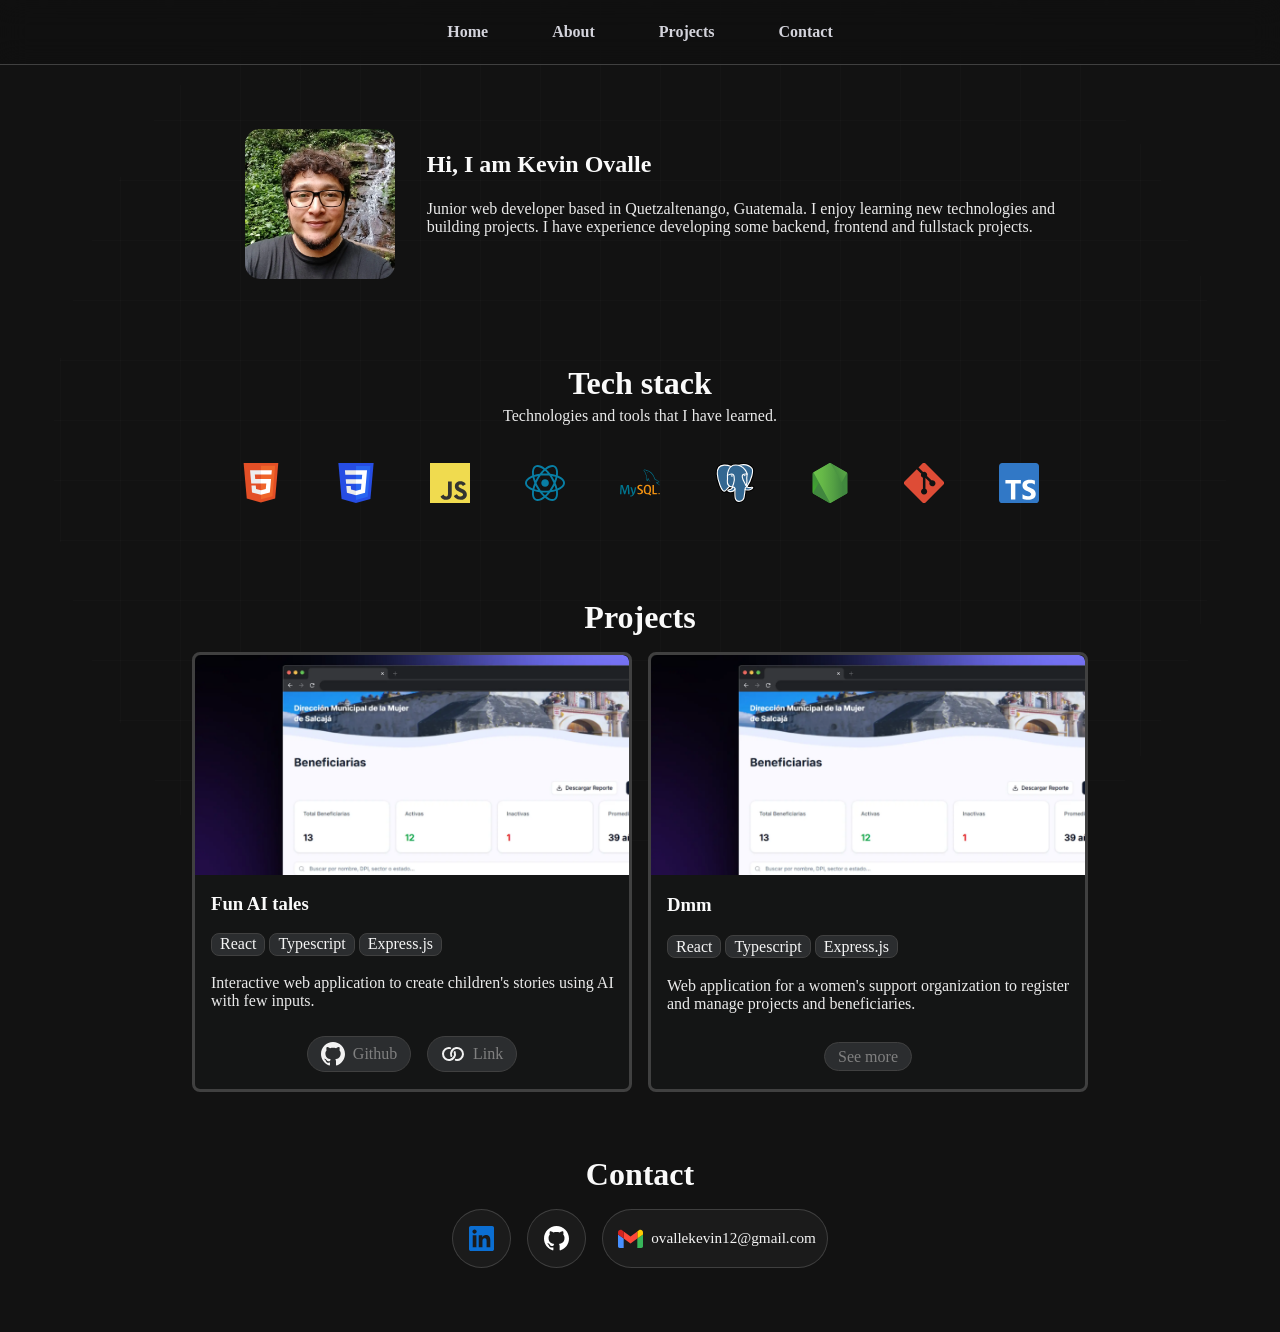
==== commit 60b41b15: "Project cards updated" ====
--- a/index.html
+++ b/index.html
@@ -50,25 +50,32 @@
                 <h2 class="reveal">Projects</h2>
                 <p></p>
                 
+                <article class="card reveal-right">
+                    <div class="card-image">
+                    <img src="public/images/dmm.webp" alt="Screenshot of cuentos website">
+                    </div>
+                    <h3 class="reveal-right">Fun AI tales</h3>
+                    <p class="reveal-right"><span>React</span> <span>Typescript</span> <span>Express.js</span></p>
+                    <p class="reveal-right">Interactive web application to create children's stories using AI with few inputs.</p>
+                    <div class="card-links">
+                        <a class="card-link reveal-right" href="https://github.com/Ko-996"><img src="/public/images/github_dark.svg" alt="Github logo"> Github</a>
+                        <a class="card-link reveal-right" href="https://kevin-ovalle.dev"><img class="color-li" src="/public/images/links.svg" alt=""> Link</a>
+                    </div>
+                </article>
+
                 <article class="card reveal-left">
                     <div class="card-image">
                     <img src="public/images/dmm.webp" alt="Screenshot of cuentos website">
                     </div>
                     <h3 class="reveal-left">Dmm</h3>
+                    <p class="reveal-left"><span>React</span> <span>Typescript</span> <span>Express.js</span></p>
                     <p class="reveal-left">Web application for a women's support organization to register and manage projects and beneficiaries.</p>
-                    <p class="reveal-left"><span>React</span> <span>Typescript</span> <span>Express.js</span></p>
-                    <a class="reveal-left" href="/dmm.html">See more</a>
+                    <div class="card-links">
+                        <a class="card-link reveal-left" href="/dmm.html">See more</a>
+                    </div>
                 </article>
 
-                <article class="card reveal-right">
-                    <div class="card-image">
-                    <img src="public/images/dmm.webp" alt="Screenshot of cuentos website">
-                    </div>
-                    <h3 class="reveal-right">Fun AI tales</h3>
-                    <p class="reveal-right">Interactive web application to create children's stories using AI with few inputs.</p>
-                    <p class="reveal-right"><span>React</span> <span>Typescript</span> <span>Express.js</span></p>
-                    <a class="card-link reveal-right" href="/dmm.html">See more</a>
-                </article>
+                
 
                 <!-- <article class="card">
                     <h3>Other project</h3>
--- a/styles.css
+++ b/styles.css
@@ -405,8 +405,9 @@
 }
 
 .card {
+    max-width: 440px;
     width: 100%;
-    height: 380px;
+    height: 440px;
     display: grid;
     place-self: center;
     border: 3px solid var(--border-color);
@@ -462,12 +463,13 @@
 
 .card h3{
     margin-top: 0rem;
-    text-align: center;
+    text-align: start;
+    margin-left: 1rem;
 }
 
 .card p{
-    text-align: center;
-    margin: 0rem .5rem .5rem .5rem;
+    text-align: start;
+    margin-left: 1rem;
     color: var(--secondary-light-color);
 }
 
@@ -476,7 +478,7 @@
     padding: .1rem .5rem;
     background-color: var(--secondary-dark);
     border: 1px solid var(--border-color);
-    border-radius: 5px;
+    border-radius: 8px;
     color: whitesmoke;
 }
 
@@ -500,22 +502,40 @@
     }
 }
 
-.card a{
+.card-links{
+    display: flex;
+    gap: 1rem;
+    margin-bottom: .5rem;
+    justify-content: center;
+    justify-items: center;
+}
+
+.card-link{
+    display: inline-flex;    
+    align-items: center;
+    justify-content: center;
     background-color: var(--secondary-dark);
     border: 1px solid var(--border-color);
     border-radius: 999px;
     text-decoration: none;
     padding: .3rem .8rem;
     place-self: center;
-    color: wheat;
-    gap: rem;
+    color: gray;
     &:hover{
         color: whitesmoke;
     }
 }
 
-.card a.card-link{
-/*  TO DO */
+.card-link img{
+    width: 24px;
+    height: 24px;
+    margin: 0 .5rem 0 0;
+    object-fit: contain;
+    filter: brightness(.95);
+}
+
+.color-li{
+    color: white;
 }
 
 .container-contact{
@@ -555,7 +575,7 @@
     background: rgba(255, 255, 255, 0.04);
     color: #f5f5f5;
     text-decoration: none;
-    transition: all 0.25s ease;
+    transition: transform 350ms ease, border-color 300ms ease, background 300ms ease, box-shadow 300ms ease;
     box-shadow: 0 0 0 rgba(255, 255, 255, 0);
 }
 
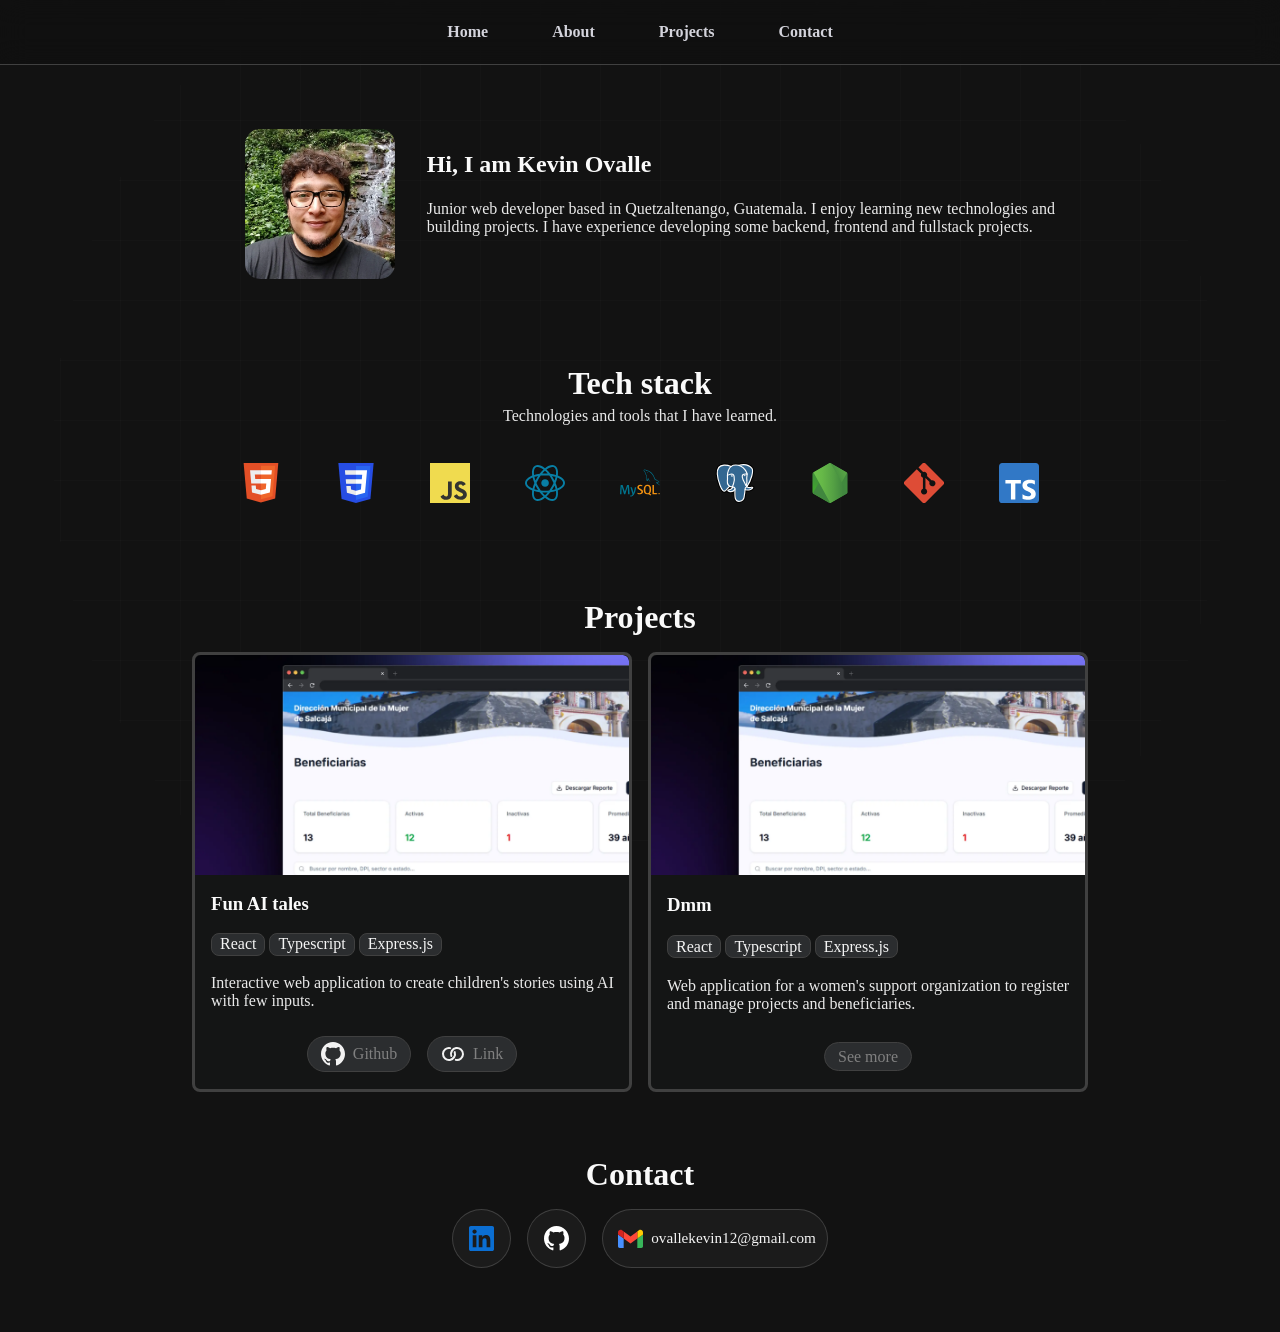
==== commit 1f0e7015: "Contact animation fixed" ====
--- a/index.html
+++ b/index.html
@@ -87,14 +87,14 @@
 
             <section id="contact" class="container-contact">
                 <h2 class="reveal">Contact</h2>
-                <div class="contact-links">
-                    <a class="contact-link reveal reveal-delay-1" href="https://www.linkedin.com/in/kevin-ovalle-l" target="_blank" rel="noopener noreferrer" aria-label="Visitar LinkedIn">
+                <div class="contact-links reveal">
+                    <a class="contact-link" href="https://www.linkedin.com/in/kevin-ovalle-l" target="_blank" rel="noopener noreferrer" aria-label="Visitar LinkedIn">
                         <img src="/public/images/linkedin.svg" alt="Linkedin logo">
                     </a>
-                    <a class="contact-link reveal reveal-delay-2" href="https://github.com/Ko-996" target="_blank" rel="noopener noreferrer" aria-label="Visitar GitHub">
+                    <a class="contact-link" href="https://github.com/Ko-996" target="_blank" rel="noopener noreferrer" aria-label="Visitar GitHub">
                         <img src="/public/images/github_dark.svg" alt="Github logo">
                     </a>
-                    <a class="contact-link reveal reveal-delay-3" href="https://mail.google.com/mail/?view=cm&fs=1&to=ovallekevin12@gmail.com" target="_blank" rel="noopener noreferrer">
+                    <a class="contact-link" href="https://mail.google.com/mail/?view=cm&fs=1&to=ovallekevin12@gmail.com" target="_blank" rel="noopener noreferrer">
                         <img src="/public/images/gmail.svg" alt="Gmail logo">
                         <span>ovallekevin12@gmail.com</span>
                     </a>
--- a/styles.css
+++ b/styles.css
@@ -167,18 +167,6 @@
     transform: translateY(0);
 }
 
-.reveal.reveal-delay-1{
-    transition-delay: 0.2s;
-}
-
-.reveal.reveal-delay-2{
-    transition-delay: 0.4s;
-}
-
-.reveal.reveal-delay-3{
-    transition-delay: 0.6s;
-}
-
 .reveal-left {
     opacity: 0;
     transform: translateX(-30px);
@@ -579,8 +567,31 @@
     box-shadow: 0 0 0 rgba(255, 255, 255, 0);
 }
 
-.contact-link:hover {
-    transform: translateY(-3px) scale(1.04);
+.contact-links.reveal .contact-link {
+    opacity: 0;
+    transform: translateY(18px);
+    transition: opacity 700ms ease, transform 700ms ease, border-color 300ms ease, background 300ms ease, box-shadow 300ms ease;
+}
+
+.contact-links.reveal.visible .contact-link {
+    opacity: 1;
+    transform: translateY(0);
+}
+
+.contact-links.reveal.visible .contact-link:nth-child(1) {
+    transition-delay: 0.15s;
+}
+
+.contact-links.reveal.visible .contact-link:nth-child(2) {
+    transition-delay: 0.3s;
+}
+
+.contact-links.reveal.visible .contact-link:nth-child(3) {
+    transition-delay: 0.45s;
+}
+
+.contact-links.reveal .contact-link:hover {
+    transform: translateY(-3px);
     border-color: rgba(255, 255, 255, 0.35);
     background: rgba(255, 255, 255, 0.08);
     box-shadow: 0 10px 24px rgba(0, 0, 0, 0.25);
